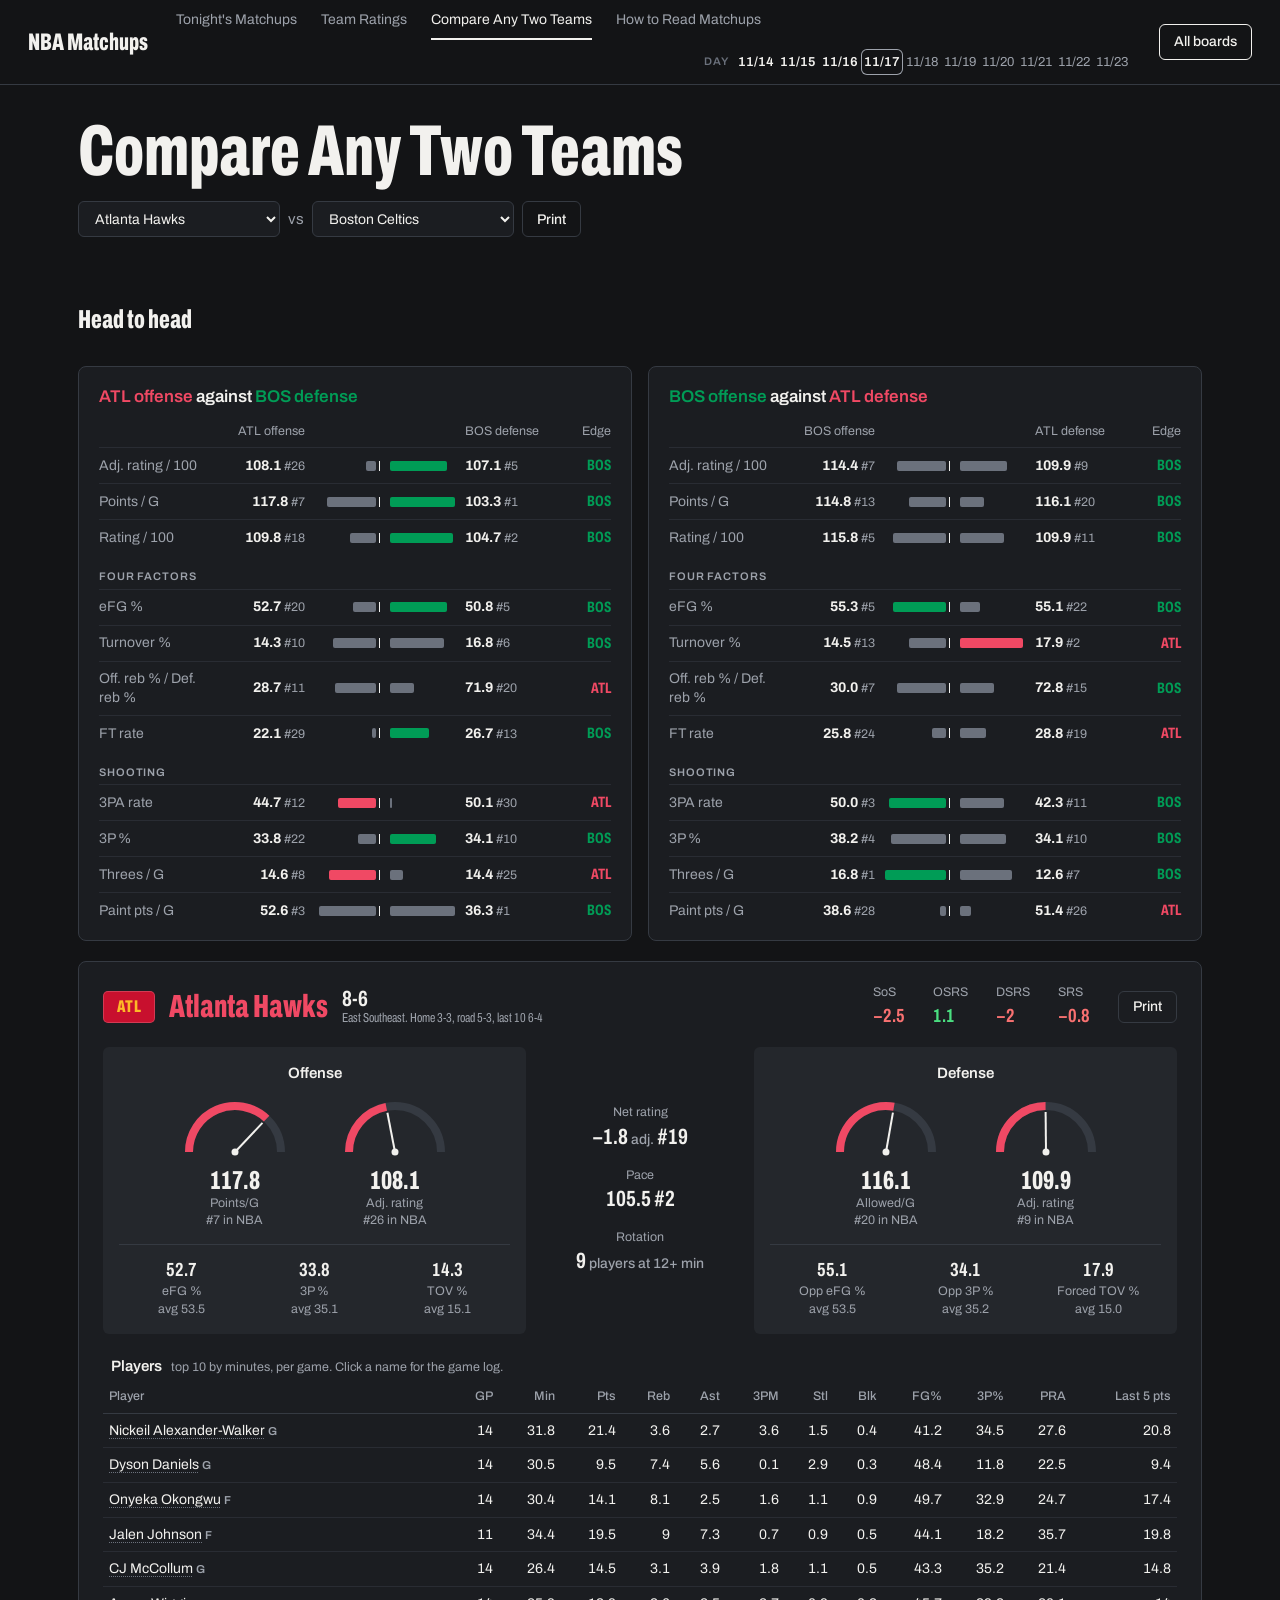
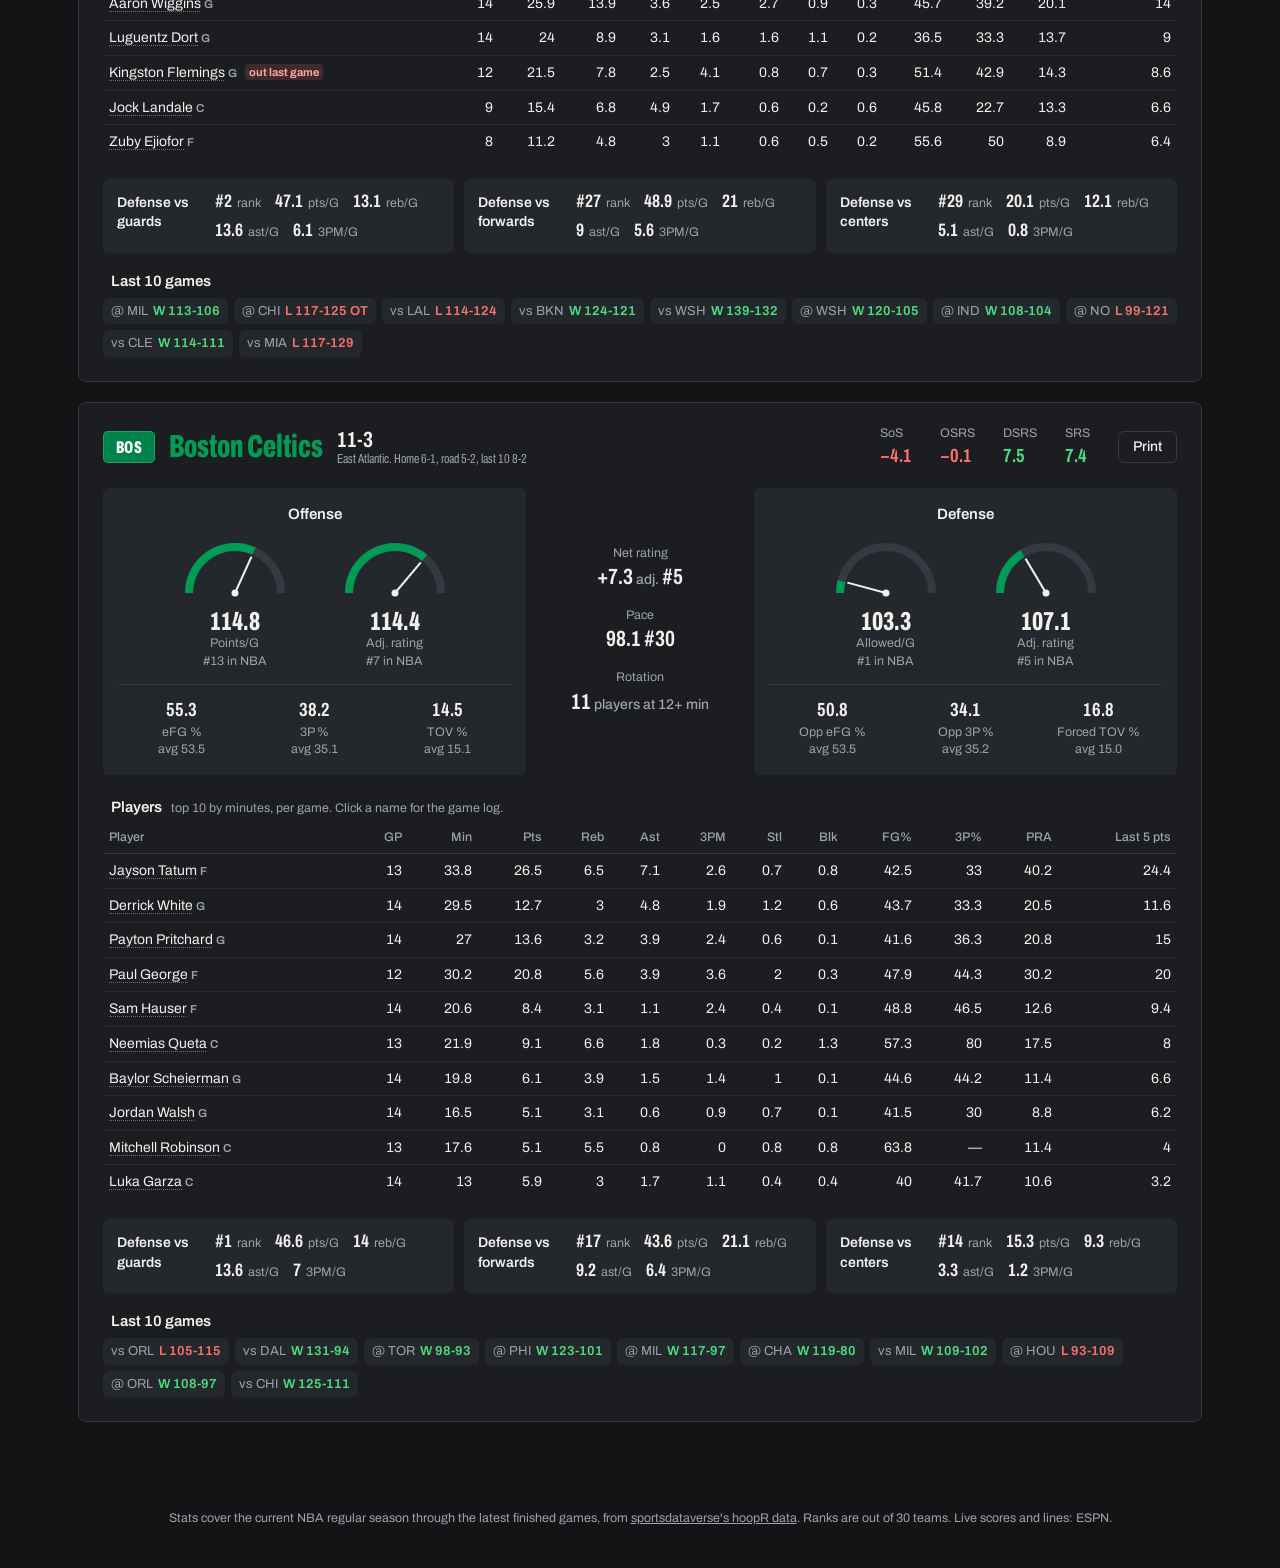
==== compare.html @ ba772531 "Start the NBA Matchup Dashboard repo Co-Authored-By: Claude Opus 5.5 <noreply@anthropic.com> Claude-" ====
<!DOCTYPE html>
<html lang="en">
<head>
<meta charset="UTF-8">
<meta name="viewport" content="width=device-width, initial-scale=1.0">
<title>Compare Any Two Teams · NBA Matchups</title>
<meta name="description" content="Pick any two NBA teams and compare them side by side.">
<meta property="og:type" content="website">
<meta property="og:site_name" content="NBA Matchups">
<meta property="og:title" content="Compare Any Two Teams · NBA Matchups">
<meta property="og:description" content="Pick any two NBA teams and compare them side by side.">
<link rel="preconnect" href="https://fonts.googleapis.com">
<link rel="preconnect" href="https://fonts.gstatic.com" crossorigin>
<link rel="stylesheet" href="https://fonts.googleapis.com/css2?family=Archivo:wdth,wght@62..125,400..800&display=swap">
<link rel="stylesheet" href="style.css?v=202611172030">
<link rel="stylesheet" href="nba.css?v=202611172030">
</head>
<body data-page="compare">
<header class="topbar">
  <h1><a href="index.html" class="home-link">NBA Matchups</a></h1>
  <nav class="topnav no-print">
    <a href="index.html"><span class="nav-full">Tonight's Matchups</span><span class="nav-short">Tonight</span></a>
    <a href="ratings.html"><span class="nav-full">Team Ratings</span><span class="nav-short">Ratings</span></a>
    <a href="compare.html" class="active"><span class="nav-full">Compare Any Two Teams</span><span class="nav-short">Compare</span></a>
    <a href="how-to-read.html"><span class="nav-full">How to Read Matchups</span><span class="nav-short">How to Read</span></a>
  </nav>
  <a href="/" class="league-link no-print">All boards</a>
</header>

<main id="app">
  <section class="week-head">
    <div><h2 class="week-title">Compare Any Two Teams</h2></div>
    <div class="week-filters compare-pick">
      <select id="team1Select" aria-label="First team"></select>
      <span class="vs-word">vs</span>
      <select id="team2Select" aria-label="Second team"></select>
      <button id="printBothBtn" class="print-btn no-print" type="button">Print</button>
    </div>
  </section>
  <section id="teamCards"><div class="empty-note">Loading...</div></section>
</main>

<footer class="no-print">
  <p>Stats cover the current NBA regular season through the latest finished games, from <a href="https://github.com/sportsdataverse/hoopR-nba-data" rel="noopener">sportsdataverse's hoopR data</a>. Ranks are out of 30 teams. Live scores and lines: ESPN.</p>
</footer>

<script src="teamcolors.js?v=202611172030"></script>
<script src="common.js?v=202611172030"></script>
<script src="compare.js?v=202611172030"></script>
</body>
</html>
---- style.css ----
:root {
  --bg: #131416;
  --panel: #1b1d21;
  --panel-alt: #24272c;
  --border: #353a42;
  --hair: rgba(53, 58, 66, 0.55);
  --text: #f2f1ee;
  --text-dim: #9da2ab;
  --mute: #6b717c;
  --accent: #f2f1ee;
  --accent-soft: #24272c;
  --good: #4ade80;
  --neg: #f87171;
  --good-bg: rgba(74, 222, 128, 0.16);
  --neg-bg: rgba(248, 113, 113, 0.16);
  --live: #dc2626;
  --track: #353a42;
  --radius: 8px;
  --font: "Archivo", "Helvetica Neue", Arial, sans-serif;
  /* a team's colors; each team's element sets its own (teamcolors.js) */
  --tc: #3a3f47;
  --tc-on: #f2f1ee;
  --tc-on2: #f2f1ee;
  --tc-on2s: #f2f1ee;
  --tc-ink: #f2f1ee;
  --tc-inkp: #111318;
}

* { box-sizing: border-box; }

html { -webkit-text-size-adjust: 100%; }

body {
  margin: 0;
  font-family: var(--font);
  font-size: 0.9375rem;
  line-height: 1.4;
  background: var(--bg);
  color: var(--text);
  font-variant-numeric: tabular-nums;
  -webkit-font-smoothing: antialiased;
}

button, input, select { font: inherit; }
[hidden] { display: none !important; }
a { color: inherit; }
:focus-visible { outline: 2px solid var(--text); outline-offset: 2px; }

/* ---------- Top bar ---------- */
.topbar {
  display: grid;
  grid-template-columns: auto minmax(0, 1fr) auto;
  column-gap: 28px;
  align-items: center;
  padding: 0 28px;
  min-height: 64px;
  border-bottom: 1px solid var(--border);
}
.topbar h1 {
  margin: 0;
  font-size: 1.5rem;
  line-height: 1;
  font-stretch: 62%;
  font-weight: 800;
  white-space: nowrap;
}
.home-link { color: inherit; text-decoration: none; }
.topnav { display: flex; align-items: stretch; flex-wrap: wrap; gap: 0 24px; min-height: 64px; }
.topnav a {
  display: flex;
  align-items: center;
  color: var(--text-dim);
  text-decoration: none;
  font-size: 0.875rem;
  white-space: nowrap;
  border-top: 2px solid transparent;
  border-bottom: 2px solid transparent;
}
.topnav > a { min-height: 40px; }
.topnav a:hover { color: var(--text); }
.topnav a.active { color: var(--text); border-bottom-color: var(--accent); }
.topnav .nav-short { display: none; }

/* Week strip: one link per week, right-aligned so the last week sits beside the player
   search. It takes whatever room the top bar has left and scrolls sideways when short. */
.navtools {
  flex: 1 1 auto;      /* wraps to its own row, as one piece, when the first row is full */
  min-width: 0;
  display: flex;
  align-items: center;
  gap: 0 14px;
  min-height: 44px;
}
.weeknav {
  flex: 1 1 auto;
  min-width: 0;
  display: flex;
  align-items: center;
  overflow-x: auto;
  scrollbar-width: none;
}
.topnav.nav-tight .nav-full { display: none; }
.topnav.nav-tight .nav-short { display: inline; }
.weeknav::-webkit-scrollbar { display: none; }
.wk-label {
  flex: none;
  margin-left: auto;   /* pushes the weeks to the right; unlike justify-content it still scrolls */
  padding-right: 6px;
  font-size: 0.6875rem;
  font-weight: 600;
  letter-spacing: 0.08em;
  text-transform: uppercase;
  color: var(--mute);
}
.topnav .weeknav a {
  position: relative;
  flex: none;
  justify-content: center;
  min-width: 24px;
  height: 26px;
  padding: 0 3px;
  border: 0;
  border-radius: 6px;
  font-size: 0.8125rem;
  font-weight: 600;
  color: var(--text);
}
.topnav .weeknav a.next { font-weight: 400; color: var(--text-dim); }
.topnav .weeknav a.now { box-shadow: inset 0 0 0 1px var(--text-dim); }
.topnav .weeknav a:hover { background: var(--panel-alt); color: var(--text); }
.topnav .weeknav a.sel { background: var(--accent); color: var(--bg); box-shadow: none; }
.wk-pre { position: absolute; width: 1px; height: 1px; overflow: hidden; clip-path: inset(50%); white-space: nowrap; }
.navtools .psearch { flex: none; margin-left: 0; }

.league-link {
  display: inline-flex;
  align-items: center;
  height: 36px;
  padding: 0 14px;
  border: 1px solid var(--accent);
  border-radius: 6px;
  color: var(--text);
  text-decoration: none;
  font-size: 0.875rem;
  font-weight: 500;
  white-space: nowrap;
}
.league-link:hover { background: var(--panel-alt); }

main {
  max-width: 1180px;
  margin: 0 auto;
  padding: 32px 28px 56px;
}

/* ---------- Buttons and fields ---------- */
.print-btn {
  display: inline-flex;
  align-items: center;
  height: 36px;
  padding: 0 14px;
  background: transparent;
  color: var(--text);
  border: 1px solid var(--border);
  border-radius: 6px;
  font-size: 0.875rem;
  font-weight: 500;
  text-decoration: none;
  white-space: nowrap;
  cursor: pointer;
}
.print-btn:hover { background: var(--panel-alt); }
.print-btn:disabled { opacity: 0.5; cursor: default; }
a.pdf-btn[hidden] { display: none; }
.bar-actions { display: flex; gap: 8px; flex-wrap: wrap; justify-content: flex-end; }
.print-btn-single { height: 32px; }

.week-filters input[type="search"], .week-filters select, .picker select, .psearch input,
.prop-inputs select, .prop-inputs input {
  height: 36px;
  padding: 0 12px;
  background: var(--panel);
  color: var(--text);
  border: 1px solid var(--border);
  border-radius: 6px;
  font-size: 0.875rem;
}
.week-filters input::placeholder, .psearch input::placeholder { color: var(--text-dim); }

/* ---------- Team block ---------- */
.slab {
  display: inline-grid;
  place-items: center;
  flex: none;
  width: 52px;
  height: 32px;
  border-radius: 5px;
  background: var(--tc);
  color: var(--tc-on2);
  font-size: 1.0625rem;
  line-height: 1;
  font-stretch: 62%;
  font-weight: 800;
  letter-spacing: 0.02em;
  box-shadow: inset 0 0 0 1px rgba(255, 255, 255, 0.18);
  -webkit-print-color-adjust: exact;
  print-color-adjust: exact;
}
.slab.long { font-size: 0.875rem; letter-spacing: 0; }
.tc { color: var(--tc-ink); }

/* ---------- AP rank tag ---------- */
.ap-rank {
  display: inline-block;
  margin-right: 5px;
  font-size: 0.68em;
  font-weight: 600;
  font-stretch: 100%;
  opacity: 0.75;
  vertical-align: 0.1em;
}

/* ---------- Week board ---------- */
.week-head {
  display: flex;
  justify-content: space-between;
  align-items: flex-end;
  gap: 16px 24px;
  flex-wrap: wrap;
  margin-bottom: 28px;
}
.week-title { margin: 0; font-size: 4.5rem; line-height: 0.95; font-stretch: 62%; font-weight: 800; }
.week-sub { margin: 10px 0 0; color: var(--text-dim); }
.week-filters { display: flex; gap: 8px; align-items: center; flex-wrap: wrap; }
.week-filters input[type="search"] { width: 180px; }
.ranked-toggle { display: flex; gap: 8px; align-items: center; min-height: 36px; padding: 0 6px; font-size: 0.875rem; cursor: pointer; }
.ranked-toggle input { width: 18px; height: 18px; margin: 0; accent-color: var(--text); }
.live-note { margin: 6px 0 0; font-size: 0.8125rem; color: var(--text); }

.board-cols, .game-row {
  display: grid;
  grid-template-columns: minmax(0, 1.35fr) 22px minmax(0, 1.35fr) 124px 70px 148px minmax(0, 1.3fr);
  column-gap: 14px;
  align-items: center;
}
.board-cols { padding: 0 10px; font-size: 0.78rem; color: var(--text-dim); }
.day-label {
  display: flex;
  align-items: baseline;
  gap: 10px;
  margin: 0;
  padding: 28px 0 8px;
  font-size: 1.1875rem;
  font-stretch: 68%;
  font-weight: 700;
}
.day-count { margin-left: auto; font-size: 0.78rem; font-weight: 400; font-stretch: 100%; color: var(--text-dim); }
.game-row {
  padding: 11px 10px;
  border-top: 1px solid var(--border);
  color: var(--text);
  text-decoration: none;
}
.game-row:hover { background: var(--panel); }
.gr-team { display: flex; align-items: center; gap: 12px; min-width: 0; }
.gr-tx { min-width: 0; flex: 1; }
.gr-name { font-size: 1.25rem; line-height: 1.1; font-stretch: 68%; font-weight: 700; text-wrap: balance; }
.gr-sub { font-size: 0.78rem; color: var(--text-dim); }
.gr-score { margin-left: auto; font-size: 1.75rem; line-height: 1; font-stretch: 62%; font-weight: 800; }
.gr-team.lost .gr-score { color: var(--text-dim); }
.gr-at { text-align: center; font-size: 0.78rem; color: var(--text-dim); }
.gr-big { font-size: 1.25rem; line-height: 1.15; font-stretch: 68%; font-weight: 700; }
.gr-move { color: var(--accent); }
.game-row.done .gr-spread, .game-row.done .gr-total { color: var(--text-dim); }
/* a later week's games (week strip) are a plain list, not links */
.game-row.upcoming, .game-row.upcoming:hover { background: none; cursor: default; }
.gr-implied, .gr-where { min-width: 0; font-size: 0.875rem; }
.gr-note { color: var(--text); }
.ou-pre, .imp-pre { display: none; }
.game-sit { color: var(--text); }
.poss { margin-left: 6px; font-size: 0.6em; vertical-align: 0.2em; }
.hero-score .poss { margin-left: 8px; font-size: 0.875rem; vertical-align: middle; }
.bye-note { margin: 20px 0 0; padding-top: 14px; border-top: 1px solid var(--border); color: var(--text-dim); font-size: 0.875rem; }

/* ---------- Matchup page: scorebug ---------- */
.matchup-bar { display: flex; justify-content: space-between; align-items: center; gap: 12px; flex-wrap: wrap; margin-bottom: 16px; }
.back-link { color: var(--text-dim); text-decoration: none; font-size: 0.875rem; }
.back-link:hover { color: var(--text); }
.mh-week { margin-bottom: 8px; font-size: 0.875rem; color: var(--text-dim); }
.game-hero {
  display: grid;
  grid-template-columns: minmax(0, 1fr) 280px minmax(0, 1fr);
  border: 1px solid var(--border);
  border-radius: var(--radius);
  overflow: hidden;
}
.hero-team {
  display: grid;
  grid-template-columns: minmax(0, 1fr) auto;
  grid-template-areas: "side side" "name score" "rec rec";
  align-content: center;
  align-items: center;
  gap: 6px 16px;
  padding: 26px 30px;
  min-width: 0;
  background: var(--tc);
  color: var(--tc-on2);
  -webkit-print-color-adjust: exact;
  print-color-adjust: exact;
}
.hero-team[data-side="home"] {
  grid-template-columns: auto minmax(0, 1fr);
  grid-template-areas: "side side" "score name" "rec rec";
  text-align: right;
}
.hero-side { grid-area: side; font-size: 0.8125rem; font-weight: 600; color: var(--tc-on2s); }
.hero-name { grid-area: name; min-width: 0; font-size: 2.875rem; line-height: 0.95; font-stretch: 62%; font-weight: 800; text-wrap: balance; overflow-wrap: break-word; }
.hero-rec { grid-area: rec; font-size: 0.875rem; font-weight: 500; color: var(--tc-on2s); }
.hero-score { grid-area: score; font-size: 3.75rem; line-height: 0.9; font-stretch: 62%; font-weight: 800; }
.hero-score[hidden] { display: none; }
.hero-score.lost { opacity: 0.6; }
.hero-mid {
  display: flex;
  flex-direction: column;
  align-items: center;
  justify-content: center;
  gap: 2px;
  padding: 22px 16px;
  background: var(--panel);
  text-align: center;
}
.hero-live { margin-bottom: 8px; font-size: 0.875rem; font-weight: 600; }
.hero-line { font-size: 2.75rem; line-height: 1; font-stretch: 62%; font-weight: 800; }
.hero-total { margin-top: 4px; font-size: 1.375rem; font-stretch: 68%; font-weight: 700; }
.hero-info { font-size: 0.78rem; color: var(--text-dim); }
.hero-implied { margin-top: 8px; }
.hero-move { color: var(--accent); }
.hero-facts {
  display: flex;
  flex-wrap: wrap;
  justify-content: space-between;
  gap: 6px 24px;
  padding: 12px 4px;
  border-bottom: 1px solid var(--border);
  font-size: 0.875rem;
  color: var(--text-dim);
}
.hero-ref { padding: 8px 4px 0; font-size: 0.78rem; color: var(--text-dim); }
/* the value board's line, bets and links under the header (from fb-value-board's feed) */
.hero-board {
  display: flex; flex-wrap: wrap; align-items: baseline; gap: 6px 18px;
  margin-top: 10px; padding: 10px 12px; border: 1px solid var(--border); border-radius: 6px;
  font-size: 0.875rem; color: var(--text-dim);
}
.hero-board b { color: var(--text); }
.vb-lbl { font-weight: 700; color: var(--text); text-transform: uppercase; letter-spacing: 0.04em; font-size: 0.72rem; }
.vb-bet { white-space: nowrap; color: var(--text); font-weight: 600; padding: 1px 6px; border-radius: 4px; background: rgba(250, 204, 21, 0.16); }
.vb-none { color: var(--text-dim); }
.vb-links { margin-left: auto; }
.vb-links a { color: var(--accent); }
.gr-board { margin-top: 3px; font-size: 0.74rem; color: var(--text-dim); }
.gr-board b { color: var(--text); font-weight: 600; }
.gr-board .vb-bet { font-size: 0.72rem; padding: 0 4px; }
.prop-note { margin-top: 6px; }
@media print { .hero-board, .gr-board { display: none !important; } }

/* ---------- Sections, head to head, betting ---------- */
.section-title { margin: 40px 0 12px; font-size: 1.625rem; line-height: 1.1; font-stretch: 62%; font-weight: 800; }
.edge-grid { display: grid; grid-template-columns: repeat(2, minmax(0, 1fr)); gap: 16px; }
.edge-panel {
  min-width: 0;
  padding: 18px 20px 12px;
  background: var(--panel);
  border: 1px solid var(--border);
  border-radius: var(--radius);
  overflow-x: auto;
}
.edge-panel h4 { margin: 0 0 14px; font-size: 1.0625rem; font-weight: 600; }
.tape {
  display: grid;
  grid-template-columns: 104px 92px minmax(0, 1fr) minmax(0, 1fr) 92px 44px;
  column-gap: 10px;
  align-items: center;
  padding: 7px 0;
  border-top: 1px solid var(--hair);
  font-size: 0.875rem;
}
.tape-h { padding-top: 0; border-top: 0; font-size: 0.78rem; color: var(--text-dim); }
.tape .lbl { color: var(--text-dim); }
.tape .num { text-align: right; }
.tape .edge b { white-space: nowrap; font-size: 0.9375rem; font-stretch: 68%; font-weight: 700; }
.tape .edge .even { color: var(--text-dim); }
.rk { color: var(--text-dim); font-size: 0.78rem; }
.tl { display: flex; justify-content: flex-end; padding-right: 3px; border-right: 1px solid var(--text); }
.tr { display: flex; }
.tb { display: block; height: 10px; border-radius: 2px; background: var(--mute); -webkit-print-color-adjust: exact; print-color-adjust: exact; }
.tb.on { background: var(--tc-ink); }
.edge-key { max-width: 78ch; margin: 10px 0 0; font-size: 0.78rem; color: var(--text-dim); }
.tape-group {
  padding: 14px 0 4px;
  font-size: 0.6875rem;
  font-weight: 600;
  letter-spacing: 0.08em;
  text-transform: uppercase;
  color: var(--text-dim);
}

/* ---------- How to Read Matchups ---------- */
.learn-lede b { color: var(--text); }
.learn-controls { align-items: center; }
.learn-lbl { font-size: 0.8125rem; color: var(--text-dim); }
.learn-controls select { height: 36px; padding: 0 12px; background: var(--panel); color: var(--text); border: 1px solid var(--border); border-radius: 6px; font-size: 0.875rem; }
.learn-btn { display: inline-flex; align-items: center; height: 36px; padding: 0 14px; background: var(--text); color: var(--bg); border-radius: 6px; font-size: 0.875rem; font-weight: 600; text-decoration: none; white-space: nowrap; }
.learn-btn:hover { filter: brightness(0.92); }
.learn-jump { display: flex; flex-wrap: wrap; gap: 8px; margin: -8px 0 36px; }
.learn-jump a { display: inline-flex; align-items: center; gap: 8px; min-height: 36px; padding: 0 12px; border: 1px solid var(--border); border-radius: 6px; color: var(--text-dim); font-size: 0.8125rem; text-decoration: none; }
.learn-jump a:hover { color: var(--text); background: var(--panel-alt); }
.learn-jump .lm { background: var(--panel-alt); color: var(--text); }
.lm { display: inline-grid; place-items: center; flex: none; width: 22px; height: 22px; border-radius: 11px; background: var(--text); color: var(--bg); font-size: 0.6875rem; font-weight: 800; font-stretch: 100%; line-height: 1; letter-spacing: 0; text-transform: none; vertical-align: middle; }
.lm-in { width: 18px; height: 18px; border-radius: 9px; font-size: 0.625rem; margin-left: 4px; }
.learn-sec { margin-bottom: 48px; scroll-margin-top: 16px; }
.learn-head { display: flex; flex-wrap: wrap; align-items: baseline; gap: 4px 12px; margin-bottom: 14px; }
.learn-num { font-size: 0.8125rem; font-weight: 700; color: var(--mute); }
.learn-head h3 { margin: 0; font-size: 1.9rem; line-height: 1; font-stretch: 68%; font-weight: 800; }
.learn-sub { font-size: 0.875rem; color: var(--text-dim); }
.learn-row { display: flex; flex-wrap: wrap; align-items: flex-start; gap: 24px; }
.learn-ex { flex: 999 1 600px; min-width: 0; }
.learn-notes { flex: 1 1 320px; margin: 0; padding: 0; list-style: none; display: flex; flex-direction: column; gap: 14px; }
.learn-notes li { display: grid; grid-template-columns: 26px minmax(0, 1fr); gap: 10px; }
.learn-notes b { display: block; font-size: 0.9375rem; }
.learn-row.wide { flex-direction: column; align-items: stretch; }
.learn-row.wide .learn-ex { flex: none; width: 100%; }
.learn-row.wide .learn-notes { flex: none; display: grid; grid-template-columns: repeat(auto-fit, minmax(260px, 1fr)); gap: 16px 24px; }
.learn-notes p { margin: 2px 0 0; font-size: 0.875rem; color: var(--text-dim); line-height: 1.5; }
.learn-gloss { display: grid; grid-template-columns: repeat(auto-fit, minmax(240px, 1fr)); gap: 10px; margin-top: 18px; }
.learn-gloss div { padding: 12px 14px; background: var(--panel); border: 1px solid var(--hair); border-radius: var(--radius); }
.learn-gloss b { display: block; font-size: 0.875rem; }
.learn-gloss span { font-size: 0.8125rem; color: var(--text-dim); }
.learn-card { margin: 0; }
.learn-card .usage-block { margin-bottom: 0; }
.learn-split { display: flex; flex-wrap: wrap; gap: 14px; align-items: flex-start; }
.learn-split > .learn-card { flex: 1 1 340px; min-width: 0; }
.learn-tip { flex: 1 1 300px; min-width: 0; padding: 12px 12px 10px; background: var(--panel-alt); border: 1px solid var(--border); border-radius: var(--radius); overflow-x: auto; }
.learn-tip table { width: auto; min-width: 100%; font-size: 0.8125rem; }
.learn-tip th, .learn-tip td { padding: 3px 7px; }
.learn-tip .ptip-foot { display: none; }
.learn-prop { margin: 10px 0 0; font-size: 0.875rem; }
.learn-sum { display: flex; flex-wrap: wrap; align-items: center; justify-content: space-between; gap: 12px 24px; padding: 18px 20px; background: var(--panel); border: 1px solid var(--border); border-radius: var(--radius); }
.learn-sum > div { flex: 1 1 520px; }
.learn-sum b { font-size: 1.0625rem; }
.learn-sum p { margin: 4px 0 0; color: var(--text-dim); line-height: 1.5; }

/* Pace and tendency (matchup page, under Head to Head) */
.pace-panel {
  margin-top: 16px;
  padding: 16px 20px 12px;
  background: var(--panel);
  border: 1px solid var(--border);
  border-radius: var(--radius);
}
.pace-head { display: flex; flex-wrap: wrap; align-items: baseline; justify-content: space-between; gap: 4px 16px; margin-bottom: 6px; }
.pace-head h4 { margin: 0; font-size: 1.0625rem; font-weight: 600; }
.pace-sum { font-size: 0.8125rem; color: var(--text-dim); }
.pace-sum b { color: var(--text); }
.pace-scroll { overflow-x: auto; }
.pace-panel table { min-width: 520px; }
.pace-team { display: inline-flex; align-items: center; gap: 10px; }
.pace-team .slab { width: 44px; height: 26px; font-size: 0.9375rem; }

/* Usage (team card) */
.usage-block { margin: 0 0 20px; }
.usage-block > h4 { margin: 0 0 4px 8px; font-size: 0.9375rem; font-weight: 600; }
.usage-block th, .usage-block td { padding: 7px 6px; }
.usage-block .pos-cell { font-size: 0.78rem; color: var(--text-dim); }
.share { display: inline-block; width: 64px; height: 8px; margin-right: 8px; vertical-align: 1px; border-radius: 2px; background: var(--track); }
.share i { display: block; height: 8px; border-radius: 2px; background: var(--tc-ink); -webkit-print-color-adjust: exact; print-color-adjust: exact; }
.trend { color: var(--text-dim); white-space: nowrap; }
.trend.up { color: #7cb6ff; }
.trend.down { color: #ff9a5c; }
.usage-carries { display: flex; flex-wrap: wrap; align-items: center; gap: 8px; margin: 10px 0 0 8px; }
.usage-carries .lbl { font-size: 0.8125rem; color: var(--text-dim); }
.usage-chip { display: inline-flex; align-items: center; gap: 8px; min-height: 32px; padding: 0 12px; border: 1px solid var(--border); border-radius: 6px; font-size: 0.8125rem; }
.usage-block .bet-note { margin-left: 8px; }
.edge-table td { padding: 7px 6px; }
.edge-table td.lbl { color: var(--text-dim); }

.bet-panel { padding-bottom: 10px; }
.bet-panel h4 { margin: 0; font-size: 1.375rem; line-height: 1.1; font-stretch: 68%; font-weight: 700; color: var(--tc-ink); }
.bet-chips {
  display: grid;
  grid-template-columns: repeat(6, minmax(0, 1fr));
  gap: 12px;
  margin: 12px 0 14px;
  padding: 12px 0;
  border-top: 1px solid var(--border);
  border-bottom: 1px solid var(--border);
}
.bet-chip { display: flex; flex-direction: column; gap: 1px; min-width: 0; }
.bet-chip .lbl { font-size: 0.78rem; color: var(--text-dim); }
.bet-chip b { font-size: 1.1875rem; font-stretch: 68%; font-weight: 700; }
.bet-chip .rk { min-height: 1.1em; }
.tag {
  display: inline-block;
  min-width: 22px;
  padding: 1px 6px;
  border-radius: 4px;
  font-size: 0.75rem;
  font-weight: 700;
  text-align: center;
}
.tag.W { background: var(--good-bg); color: var(--good); }
.tag.L { background: var(--neg-bg); color: var(--neg); }
.tag.P { background: var(--track); color: var(--text-dim); }

/* ---------- Tables ---------- */
table { width: 100%; border-collapse: collapse; font-size: 0.875rem; }
th, td { padding: 7px 8px; text-align: left; white-space: nowrap; }
th { color: var(--text-dim); font-size: 0.78rem; font-weight: 500; border-bottom: 1px solid var(--border); }
td { border-bottom: 1px solid var(--hair); }
tbody tr:last-child td { border-bottom: 0; }
td.num, th.num { text-align: right; }

/* ---------- Team card ---------- */
#teamCards, .m-cards { display: flex; flex-direction: column; gap: 20px; }
.team-card {
  padding: 22px 24px 24px;
  background: var(--panel);
  border: 1px solid var(--border);
  border-radius: var(--radius);
}
.team-card-header { display: flex; align-items: center; gap: 16px 28px; flex-wrap: wrap; margin-bottom: 18px; }
.team-name-block { display: flex; align-items: center; gap: 14px; flex-wrap: wrap; min-width: 0; margin-right: auto; }
.team-name-block h2 { margin: 0; font-size: 2rem; line-height: 1; font-stretch: 62%; font-weight: 800; color: var(--tc-ink); }
.record { font-size: 1.375rem; line-height: 1; font-stretch: 68%; font-weight: 700; }
.record b { font-weight: inherit; }
.record .conf { margin-left: 8px; font-size: 0.875rem; font-stretch: 100%; font-weight: 400; color: var(--text-dim); }
.rating-badges { display: flex; gap: 28px; }
.badge { display: flex; flex-direction: column; gap: 1px; }
.badge .label { font-size: 0.78rem; color: var(--text-dim); }
.badge .value { font-size: 1.1875rem; font-stretch: 68%; font-weight: 700; }
.pos, .badge .value.pos { color: var(--good); }
.neg, .badge .value.neg { color: var(--neg); }

.stat-columns { display: grid; grid-template-columns: minmax(0, 1fr) 200px minmax(0, 1fr); gap: 14px; margin-bottom: 22px; }
.stat-col { padding: 16px; background: var(--panel-alt); border-radius: 6px; }
.stat-col h3 { margin: 0 0 10px; font-size: 0.9375rem; font-weight: 600; text-align: center; }
.gauges { display: flex; gap: 10px 40px; justify-content: center; flex-wrap: wrap; }
.gauge-block { width: 120px; text-align: center; }
.g-track { stroke: var(--track); }
.g-arc { stroke: var(--tc-ink); }
.g-needle { stroke: var(--text); }
.g-hub { fill: var(--text); }
.gauge-value { font-size: 1.625rem; line-height: 1.1; font-stretch: 62%; font-weight: 800; }
.gauge-label, .gauge-rank { font-size: 0.78rem; color: var(--text-dim); }
.mini-stats {
  display: grid;
  grid-template-columns: repeat(3, minmax(0, 1fr));
  gap: 8px;
  margin-top: 14px;
  padding-top: 12px;
  border-top: 1px solid var(--border);
  text-align: center;
}
.mini-stat .val { font-size: 1.1875rem; font-stretch: 68%; font-weight: 700; }
.mini-stat .lbl, .mini-stat .avg { font-size: 0.78rem; color: var(--text-dim); }
.center-col { display: flex; flex-direction: column; justify-content: center; gap: 14px; text-align: center; }
.rank-line .lbl { font-size: 0.78rem; color: var(--text-dim); }
.rank-line .val { font-size: 1.375rem; font-stretch: 68%; font-weight: 700; }
.rank-line .val span { font-size: 0.875rem; font-stretch: 100%; font-weight: 500; color: var(--text-dim); }

.tables-row { display: grid; grid-template-columns: repeat(3, minmax(0, 1fr)); gap: 20px; margin-bottom: 20px; }
.table-block { min-width: 0; overflow-x: auto; }
.table-block h4 { margin: 0 0 4px 8px; font-size: 0.9375rem; font-weight: 600; }
.tables-row th, .tables-row td { padding: 7px 6px; }
.tables-row td:first-child { white-space: normal; }
.defpos-row { display: grid; grid-template-columns: repeat(2, minmax(0, 1fr)); gap: 10px; }
.defpos-block {
  display: grid;
  grid-template-columns: minmax(0, 1.2fr) minmax(0, 3fr);
  gap: 8px;
  align-items: baseline;
  padding: 10px 14px;
  background: var(--panel-alt);
  border-radius: 6px;
}
.defpos-block h4 { margin: 0; font-size: 0.875rem; font-weight: 600; }
.defpos-stats { display: grid; grid-template-columns: repeat(3, minmax(0, 1fr)); gap: 8px; }
.defpos-stats .item { display: flex; align-items: baseline; gap: 5px; }
.defpos-stats .item .val { font-size: 1.125rem; font-stretch: 68%; font-weight: 700; }
.defpos-stats .item .lbl { font-size: 0.78rem; color: var(--text-dim); }

/* ---------- Team vs Team picker ---------- */
.matchup-picker { display: flex; align-items: flex-end; gap: 16px; flex-wrap: wrap; margin-bottom: 28px; }
.picker { display: flex; flex-direction: column; gap: 6px; }
.picker label { font-size: 0.78rem; color: var(--text-dim); }
.picker select { min-width: 240px; cursor: pointer; }
.vs { padding-bottom: 8px; font-size: 0.875rem; color: var(--text-dim); }
.matchup-picker .print-btn { margin-left: auto; }

footer { padding: 20px 28px 28px; text-align: center; font-size: 0.78rem; color: var(--text-dim); }
.empty-note { padding: 20px; text-align: center; font-size: 0.875rem; color: var(--text-dim); }
.empty-note a { color: var(--text); }
.print-hide { display: none !important; }

/* ---------- Live scores and box score ---------- */
.live-badge, .final-badge {
  display: inline-block;
  padding: 1px 6px;
  border-radius: 4px;
  font-size: 0.72rem;
  font-weight: 700;
  font-stretch: 100%;
  line-height: 1.4;
  vertical-align: 0.15em;
}
.live-badge { background: var(--live); color: #fff; }
.final-badge { background: var(--panel-alt); color: var(--text-dim); border: 1px solid var(--border); }
.live-dot {
  display: inline-block;
  align-self: center;
  width: 8px;
  height: 8px;
  border-radius: 50%;
  background: #ef4444;
  animation: live-pulse 1.6s ease-in-out infinite;
}
@keyframes live-pulse { 0%, 100% { opacity: 1; } 50% { opacity: 0.35; } }
@media (prefers-reduced-motion: reduce) { .live-dot { animation: none; } }

.boxscore { margin-top: 4px; }
.boxscore .section-title .live-badge, .boxscore .section-title .final-badge { margin-left: 8px; }
.box-status { margin-left: 4px; font-size: 0.875rem; font-stretch: 100%; font-weight: 500; }
.box-grid { display: grid; grid-template-columns: repeat(2, minmax(0, 1fr)); gap: 16px; margin-bottom: 16px; }
.box-table { width: 100%; }
.box-table td.tot { border-left: 1px solid var(--border); }
.box-sub + .box-sub { margin-top: 12px; }
.box-sub-title { margin: 2px 0 2px 6px; font-size: 0.8125rem; font-weight: 600; color: var(--text-dim); }
.box-players-table td:first-child { white-space: normal; }
.box-lastplay { margin-top: 10px; font-size: 0.8125rem; color: var(--text-dim); }
.box-lastplay span { color: var(--text); font-weight: 600; }
.box-scoring { margin-bottom: 4px; }
.box-scoring td.play-text { white-space: normal; }

/* ---------- Print all page ---------- */
.print-status { color: var(--text-dim); font-size: 0.875rem; }
.print-matchup { margin-bottom: 40px; padding-bottom: 28px; border-bottom: 1px dashed var(--border); }
.print-matchup:last-child { border-bottom: none; }

/* ---------- Player game logs and team games ---------- */
.plink, .tlink {
  margin: 0;
  padding: 0;
  background: none;
  border: 0;
  font: inherit;
  color: inherit;
  cursor: pointer;
  text-align: inherit;
  text-decoration: underline dotted;
  text-decoration-thickness: 1px;
  text-decoration-color: var(--mute);
  text-underline-offset: 3px;
}
.tlink { text-decoration-color: currentColor; text-underline-offset: 0.12em; }
.plink:hover, .tlink:hover { text-decoration-style: solid; text-decoration-color: currentColor; }

.ptip {
  position: fixed;
  z-index: 60;
  max-width: calc(100vw - 16px);
  padding: 12px 12px 8px;
  background: var(--panel-alt);
  border: 1px solid var(--border);
  border-radius: var(--radius);
  box-shadow: 0 10px 28px rgba(0, 0, 0, 0.5);
  pointer-events: none;
}
.ptip table { width: auto; min-width: 100%; font-size: 0.8125rem; }
.ptip th, .ptip td { padding: 3px 7px; }
.ptip-head { display: flex; justify-content: space-between; align-items: baseline; gap: 16px; margin-bottom: 6px; }
.ptip-head b { font-size: 1.125rem; font-stretch: 68%; font-weight: 700; }
.ptip-head span { font-size: 0.78rem; color: var(--text-dim); }
.ptip-foot { margin-top: 6px; font-size: 0.75rem; color: var(--text-dim); }
td.fp { font-weight: 700; }
.ttip td { white-space: nowrap; }

/* ---------- Defense dial popups (dpPassHtml / dpRushHtml in the page script) ---------- */
.gauge-block.dpop { cursor: pointer; border-radius: var(--radius); outline-offset: 2px; }
.defpos-block.dpop { cursor: pointer; outline-offset: 2px; }
.defpos-block.dpop h4 { text-decoration: underline dotted; text-underline-offset: 3px; text-decoration-color: var(--text-dim); }
.defpos-block.dpop:hover h4, .defpos-block.dpop[aria-expanded="true"] h4 { text-decoration-color: currentColor; }
.gauge-block.dpop .gauge-label { text-decoration: underline dotted; text-underline-offset: 3px; text-decoration-color: var(--text-dim); }
.gauge-block.dpop:hover .gauge-label, .gauge-block.dpop[aria-expanded="true"] .gauge-label { text-decoration-color: currentColor; }
.ptip.dtip { pointer-events: auto; max-width: min(600px, calc(100vw - 16px)); max-height: calc(100vh - 16px); overflow-y: auto; }
.ptip.dtip-backs { pointer-events: none; z-index: 61; min-width: 220px; }
.dtip td { white-space: nowrap; vertical-align: top; }
.dtip tr.dp-g > td { border-top: 1px solid var(--border); }
.dtip tbody tr:first-child > td { border-top: 0; }
.dtip tr.dp-more > td { border-top: 0; padding-top: 0; }
.dtip tfoot td { border-top: 1px solid var(--border); color: var(--text-dim); }
.dtip tfoot td b { color: var(--text); }
.dtip .dp-dim { color: var(--text-dim); }
.dtip .dp-pos { font-size: 0.72rem; color: var(--text-dim); }
.table-block .pt-pos { font-size: 0.72rem; font-weight: 600; letter-spacing: 0.02em; color: var(--text-dim); }
.dtip tr.dp-row { cursor: pointer; }
.dtip tr.dp-row:hover > td, .dtip tr.dp-row.on > td, .dtip tr.dp-row:focus-visible > td { background: var(--panel); }
.dtip tr.dp-row:focus-visible { outline: 2px solid var(--text-dim); outline-offset: -2px; }
.dtip tr.dp-sub > td { padding-top: 8px; font-size: 0.72rem; text-transform: uppercase; letter-spacing: 0.04em; color: var(--text-dim); }

.plog {
  position: fixed;
  inset: 0;
  z-index: 70;
  display: flex;
  align-items: center;
  justify-content: center;
  padding: 16px;
  background: rgba(8, 9, 10, 0.72);
}
.plog[hidden], .ptip[hidden] { display: none; }
body.plog-open { overflow: hidden; }
.plog-card {
  display: flex;
  flex-direction: column;
  width: min(880px, 100%);
  max-height: calc(100vh - 32px);
  background: var(--panel);
  border: 1px solid var(--border);
  border-radius: var(--radius);
  box-shadow: 0 18px 48px rgba(0, 0, 0, 0.55);
}
.plog-top { display: flex; justify-content: space-between; align-items: flex-start; gap: 12px; padding: 18px 20px 12px; }
.plog-top h3 { margin: 0; font-size: 1.625rem; line-height: 1.1; font-stretch: 62%; font-weight: 800; }
.plog-sub { margin-top: 4px; font-size: 0.875rem; color: var(--text-dim); }
.plog-close {
  flex: none;
  width: 36px;
  height: 36px;
  background: transparent;
  color: var(--text);
  border: 1px solid var(--border);
  border-radius: 6px;
  cursor: pointer;
}
.plog-close:hover { background: var(--panel-alt); }
.plog-scroll { overflow: auto; padding: 0 20px; -webkit-overflow-scrolling: touch; }
.plog-scroll th.grp { text-align: center; color: var(--text); }
.plog-scroll .gstart { border-left: 1px solid var(--border); }
.res.pos { color: var(--good); }
.res.neg { color: var(--neg); }
.plog-note { padding: 10px 20px 16px; font-size: 0.78rem; color: var(--text-dim); }
.plog-note a, .tg-card .empty-note a { color: var(--text); }

.tg-card .plog-scroll { padding-bottom: 4px; }
.tg-table td { vertical-align: top; }
.tg-table td:nth-child(-n+3) { white-space: nowrap; }
.tg-row { cursor: pointer; }
.tg-row:hover td, .tg-row:focus-within td { background: var(--panel-alt); }
.tg-name { font-weight: 600; }
.tg-line { font-size: 0.8125rem; color: var(--text-dim); white-space: nowrap; }
.tg-line b { color: var(--text); }
.tg-open, .tg-back {
  padding: 0;
  background: none;
  border: 0;
  font: inherit;
  font-size: 0.8125rem;
  color: var(--text);
  text-decoration: underline;
  text-underline-offset: 3px;
  white-space: nowrap;
  cursor: pointer;
}
.tg-back { display: block; margin-bottom: 8px; color: var(--text-dim); }
.tg-fallback { margin: 10px 0 4px; padding-left: 18px; font-size: 0.875rem; color: var(--text-dim); }
.tg-fallback b { color: var(--text); }
.tg-wait { padding: 24px 0; }

/* ---------- Prop tool ---------- */
.prop-tool { margin: 12px 20px 0; padding: 12px 14px; background: var(--panel-alt); border-radius: 6px; }
.prop-inputs { display: flex; flex-wrap: wrap; gap: 14px; align-items: center; }
.prop-inputs label { display: flex; align-items: center; gap: 8px; font-size: 0.8125rem; color: var(--text-dim); }
.prop-inputs input { width: 90px; }
.prop-result { margin-top: 10px; font-size: 0.875rem; line-height: 1.6; }
.prop-ctx { margin-top: 6px; font-size: 0.8125rem; color: var(--text-dim); }
.plog-scroll tr.prop-over td.prop-cell { color: var(--good); }
.plog-scroll tr.prop-under td.prop-cell { color: var(--text-dim); }

/* ---------- Injury tags ---------- */
.inj {
  display: inline-block;
  margin-left: 5px;
  padding: 0 4px;
  border-radius: 4px;
  font-size: 0.6875rem;
  font-weight: 700;
  line-height: 1.5;
  vertical-align: 1px;
  cursor: help;
}
.inj-O, .inj-D, .inj-IR, .inj-PUP, .inj-SUSP { background: var(--neg-bg); color: #fca5a5; }
.inj-Q { background: rgba(234, 179, 8, 0.2); color: #fde047; }
.inj-DNP, .inj-LP { background: var(--track); color: var(--text-dim); }
.ptip-inj, .plog-inj { margin: -2px 0 6px; font-size: 0.78rem; color: #fde047; }
.plog-inj { margin: 4px 0 0; }

/* ---------- Player search ---------- */
.psearch { position: relative; align-self: center; width: 200px; margin-left: auto; }
.psearch input { width: 100%; }
.psearch-list {
  position: absolute;
  right: 0;
  top: calc(100% + 4px);
  z-index: 55;
  width: max(100%, 260px);
  margin: 0;
  padding: 4px;
  list-style: none;
  background: var(--panel-alt);
  border: 1px solid var(--border);
  border-radius: var(--radius);
  box-shadow: 0 10px 28px rgba(0, 0, 0, 0.5);
  text-align: left;
}
.psearch-list li { display: flex; justify-content: space-between; gap: 10px; padding: 8px; border-radius: 5px; font-size: 0.875rem; cursor: pointer; }
.psearch-list li.active, .psearch-list li:hover { background: var(--border); }
.psearch-list .ps-meta { font-size: 0.78rem; color: var(--text-dim); white-space: nowrap; }
.psearch-list .ps-empty { color: var(--text-dim); cursor: default; }

/* ---------- Weekly Edges ---------- */
.board-block, .prop-boards .table-block {
  padding: 14px 16px;
  background: var(--panel);
  border: 1px solid var(--border);
  border-radius: var(--radius);
}
.board-link { display: inline-flex; align-items: center; gap: 6px; font-weight: 600; text-decoration: none; }
.board-at { font-size: 0.78rem; font-weight: 400; color: var(--text-dim); }
.board-block .slab { width: 44px; height: 26px; font-size: 0.9375rem; }
.board-block td.move { white-space: normal; min-width: 120px; max-width: 190px; }
.board-block td.proe-cell { white-space: nowrap; line-height: 1.35; }
.share-cell b { display: block; }
.prop-boards td:first-child { white-space: normal; min-width: 96px; }
.prop-boards th, .prop-boards td { padding-left: 4px; padding-right: 4px; }
.prop-boards td:first-child { min-width: 88px; }
.prop-boards .rk { font-size: 0.72rem; }
.share-cell .trend { display: block; font-size: 0.78rem; }
.board-block .slab.long { font-size: 0.75rem; }
.board-block .ap-rank { margin-right: 0; }
.board-link:hover { text-decoration: underline; text-underline-offset: 3px; }
.board-block td.move { font-size: 0.8125rem; color: var(--text-dim); }
.board-count { font-size: 0.875rem; color: var(--text-dim); }
.edge-intro { margin: -4px 0 12px; }
.edge-intro b { color: var(--text); }
.prop-boards { display: grid; grid-template-columns: repeat(auto-fit, minmax(min(460px, 100%), 1fr)); gap: 16px; }
.bet-note { margin: 8px 0 0; font-size: 0.78rem; color: var(--text-dim); }

/* ---------- Smaller screens ---------- */
/* The scorebug three across on a narrower window: names and scores scale with the window,
   so a long name and a live score both fit inside the team's block. */
@media screen and (min-width: 901px) and (max-width: 1240px) {
  .hero-team { gap: 6px 12px; padding: 24px 22px; }
  .hero-name { font-size: clamp(1.75rem, 3.4vw, 2.875rem); }
  .hero-score { font-size: clamp(2.5rem, 4.6vw, 3.75rem); }
}

@media (max-width: 900px) {
  .edge-grid, .box-grid { grid-template-columns: minmax(0, 1fr); }
  .stat-columns, .tables-row { grid-template-columns: minmax(0, 1fr); }
  .center-col { flex-direction: row; justify-content: space-around; }
}

/* Below this the blocks are too narrow for a name beside a score: stack the scorebug.
   Screen only, so the printed page keeps its three-across header. */
@media screen and (max-width: 900px) {
  .game-hero { grid-template-columns: minmax(0, 1fr); }
  .hero-team, .hero-team[data-side="home"] {
    grid-template-columns: minmax(0, 1fr) auto;
    grid-template-areas: "side side" "name score" "rec rec";
    padding: 18px 22px;
    text-align: left;
  }
  .hero-mid { padding: 18px 16px; }
}

@media (max-width: 820px) {
  .topbar { grid-template-columns: minmax(0, 1fr) auto; row-gap: 2px; padding: 10px 16px 0; min-height: 0; }
  .topbar h1 { grid-column: 1; grid-row: 1; }
  .league-link { grid-column: 2; grid-row: 1; height: 44px; }
  .topnav { grid-column: 1 / -1; grid-row: 2; gap: 0 22px; min-height: 0; }
  .topnav a { height: 44px; }
  .navtools { flex: 1 0 100%; flex-wrap: wrap; }
  .weeknav { flex: 1 0 100%; padding: 2px 0; }
  .wk-label { margin-left: 0; }
  .topnav .weeknav a { min-width: 36px; height: 36px; }
  .psearch, .navtools .psearch { flex: 1 0 100%; width: 100%; margin: 4px 0 12px; }
  .psearch input { height: 44px; }
  .psearch-list { left: 0; right: auto; width: 100%; }
  main { padding: 22px 16px 40px; }
  .week-title { font-size: 3.75rem; }
  .week-filters { width: 100%; }
  .week-filters input[type="search"], .week-filters select { flex: 1 1 140px; width: auto; height: 44px; min-width: 0; }
  .ranked-toggle { min-height: 44px; }
  .print-btn { height: 44px; }
  .print-btn-single { height: 36px; }
  .picker { flex: 1 1 200px; }
  .picker select { width: 100%; min-width: 0; height: 44px; }
  .vs { display: none; }
  .defpos-row { grid-template-columns: minmax(0, 1fr); }
  .rating-badges { gap: 22px; }
}

@media (max-width: 760px) {
  .board-cols { display: none; }
  .game-row {
    grid-template-columns: minmax(0, 1fr) auto;
    grid-template-areas: "away spread" "home total" "impl impl" "where where";
    gap: 6px 12px;
    padding: 12px 0;
  }
  .game-row:hover { background: none; }
  .gr-team.away { grid-area: away; }
  .gr-team.home { grid-area: home; }
  .gr-at { display: none; }
  .gr-spread { grid-area: spread; text-align: right; }
  .gr-total { grid-area: total; text-align: right; }
  .gr-total .gr-big { font-size: 1rem; color: var(--text-dim); }
  .gr-implied { grid-area: impl; margin-top: 2px; font-size: 0.78rem; color: var(--text-dim); }
  .gr-implied .gr-big { color: var(--text); }
  .gr-where { grid-area: where; font-size: 0.78rem; color: var(--text-dim); }
  .gr-where > div { display: inline; }
  .gr-where > div + div::before { content: ", "; }
  .ou-pre, .imp-pre { display: inline; }
  .gr-team { gap: 10px; }
  .gr-name { font-size: 1.1875rem; }
  .slab { width: 44px; height: 28px; font-size: 0.9375rem; }
  .slab.long { font-size: 0.75rem; }
  .day-label { padding-top: 26px; }
}

@media (max-width: 700px) {
  .hero-team, .hero-team[data-side="home"] { padding: 18px 18px; }
  .hero-name { font-size: 2.125rem; }
  .hero-score { font-size: 2.75rem; }
  .hero-facts { flex-direction: column; gap: 2px; }
  .section-title { margin-top: 32px; }
  .team-card { padding: 18px 16px 20px; }
  .team-name-block h2 { font-size: 1.75rem; }
  .edge-panel { padding: 16px 14px 10px; }
}

@media (max-width: 560px) {
  .bet-chips { grid-template-columns: repeat(3, minmax(0, 1fr)); }
  .tape { grid-template-columns: 78px 58px minmax(0, 1fr) minmax(0, 1fr) 58px 34px; column-gap: 6px; font-size: 0.8125rem; }
  .tape .rk { display: block; }
  .share { display: none; }
  .gauges { gap: 10px 16px; }
  .plog { padding: 8px; }
  .plog-card { max-height: calc(100vh - 16px); }
  .plog-top { padding: 14px 12px 8px; }
  .plog-scroll { padding: 0 12px; }
  .plog-note { padding: 8px 12px 12px; }
  .prop-tool { margin: 10px 12px 0; }
  .box-scoring td.lbl:nth-child(3) { display: none; }
}

@media (max-width: 480px) {
  .topnav .nav-full { display: none; }
  .topnav .nav-short { display: inline; }
}

/* phones: one block per game in the team games list instead of a wide table */
@media (max-width: 640px) {
  .tg-table thead { display: none; }
  .tg-table, .tg-table tbody { display: block; }
  .tg-row { display: grid; grid-template-columns: auto 1fr auto; gap: 4px 10px; padding: 10px 0; border-top: 1px solid var(--border); }
  .tg-row:first-child { border-top: 0; padding-top: 2px; }
  .tg-row td { display: block; padding: 0; border: 0 !important; background: none !important; }
  .tg-row td:first-child::before { content: "Wk "; color: var(--text-dim); }
  .tg-row td:nth-child(2) { font-weight: 600; }
  .tg-row td.tg-lead { grid-column: 1 / -1; display: grid; grid-template-columns: 6.6em 1fr; column-gap: 8px; }
  .tg-row td.tg-lead::before { content: attr(data-label); grid-row: 1 / span 2; padding-top: 2px; font-size: 0.78rem; color: var(--text-dim); }
  .tg-row td.tg-go { grid-column: 1 / -1; }
}

/* ---------------- Print ---------------- */
@media print {
  /* Default print (Print matchup / Ctrl+P): both teams side by side on one
     landscape page. Single-team print uses the "single" named page below. */
  @page { size: letter landscape; margin: 0.35in; }
  @page single { size: letter portrait; margin: 0.4in; }

  :root {
    --bg: #ffffff;
    --panel: #ffffff;
    --panel-alt: #ffffff;
    --border: #b8bfcc;
    --hair: #d9dde5;
    --text: #111318;
    --text-dim: #5b6472;
    --mute: #9aa1ad;
    --accent: #111318;
    --good: #15803d;
    --neg: #b91c1c;
    --good-bg: #dcfce7;
    --neg-bg: #fee2e2;
    --track: #d9dde5;
  }
  html, body { background: #ffffff; color: #111318; }

  .no-print, .matchup-picker, footer, .print-btn, .topnav, .league-link, .psearch,
  .ptip, .plog, .boxscore, #boxscore, .live-note, .print-all-bar { display: none !important; }
  /* Two landscape pages per matchup: header, Head to Head, pace and betting trends on the
     first; both team cards (with usage) on the second */
  body:not(.print-single) .m-cards { break-before: page; page-break-before: always; }
  .pace-panel, .usage-block { break-inside: avoid; page-break-inside: avoid; }

  .topbar { display: block; min-height: 0; padding: 0 0 10px; margin-bottom: 12px; border-bottom: 2px solid #111318; }
  main { max-width: 100%; padding: 0; }

  .tc, .bet-panel h4, .team-name-block h2 { color: var(--tc-inkp); }
  .tb.on, .g-arc { background: var(--tc-inkp); stroke: var(--tc-inkp); }
  .plink, .tlink { text-decoration: none; }
  .stat-col, .defpos-block { border: 1px solid var(--border); }
  .slab { box-shadow: none; }
  .tag, .inj { -webkit-print-color-adjust: exact; print-color-adjust: exact; }

  #teamCards { gap: 0; }
  .team-card { padding: 0; border: none; break-before: page; page-break-before: always; }
  .team-card:first-child { break-before: avoid; page-break-before: avoid; }

  /* keep the screen's multi-column layouts even though the page is narrow */
  .edge-grid { grid-template-columns: repeat(2, minmax(0, 1fr)) !important; }
  .stat-columns { grid-template-columns: minmax(0, 1fr) 170px minmax(0, 1fr) !important; gap: 10px !important; }
  .center-col { flex-direction: column !important; }
  .tables-row { grid-template-columns: repeat(3, minmax(0, 1fr)) !important; gap: 12px !important; }
  .defpos-row { grid-template-columns: repeat(4, minmax(0, 1fr)) !important; gap: 8px !important; }
  .defpos-block { grid-template-columns: minmax(0, 1fr); gap: 2px; padding: 6px 10px; }
  .defpos-stats { gap: 4px; }
  .defpos-stats .item { gap: 3px; }
  .defpos-stats .item .val { font-size: 1rem; }
  .game-hero { grid-template-columns: minmax(0, 1fr) 280px minmax(0, 1fr) !important; }
  .hero-facts { flex-direction: row !important; }

  /* One-page matchup: lay the two cards out side by side at a fixed width, then
     scale the block down to the landscape page (10.3in is about 989px wide). */
  body:not(.print-single) .topbar { padding: 0 0 4px; margin-bottom: 6px; }
  body:not(.print-single) #teamCards,
  body:not(.print-single) .m-cards {
    display: grid !important;
    grid-template-columns: minmax(0, 1fr) minmax(0, 1fr);
    gap: 28px !important;
    width: 1720px;
    zoom: 0.55;
  }
  body:not(.print-single) .table-block { overflow: visible; }
  body:not(.print-single) .team-card th,
  body:not(.print-single) .team-card td { padding: 3px 3px; }
  body:not(.print-single) .team-card td:first-child { white-space: normal; overflow-wrap: anywhere; }
  body:not(.print-single) .team-card,
  body:not(.print-single) .team-card:first-child {
    break-before: avoid;
    page-break-before: avoid;
    break-inside: avoid;
    page-break-inside: avoid;
  }

  /* Print all: one matchup per landscape page */
  .print-matchup { margin: 0; padding: 0; border: none; break-after: page; page-break-after: always; }
  .print-matchup:last-child { break-after: auto; page-break-after: auto; }

  /* Single-team print: one portrait page per card */
  body.print-single, body.print-single main { page: single; }
  body.print-single .m-head, body.print-single .m-edges { display: none !important; }
  body.print-single .team-card { break-before: avoid; page-break-before: avoid; }
  /* laid out at the screen's width, then scaled to the portrait page (7.7in is about 739px) */
  body.print-single #teamCards, body.print-single .m-cards { width: 1080px; zoom: 0.68; }

  .team-card-header, .rating-badges, .badge, .stat-col, .center-col, .table-block,
  .defpos-row, .defpos-block, .game-hero, .edge-panel, table, tr {
    break-inside: avoid;
    page-break-inside: avoid;
  }

  #teamCards .section-title, .m-cards .section-title { display: none; }

  /* Matchup page: header + head to head + both cards on one landscape page */
  body.mprint:not(.print-single) .topbar { display: none; }
  body.mprint:not(.print-single) .m-head,
  body.mprint:not(.print-single) .m-edges { zoom: 0.64; }
  body.mprint:not(.print-single) #teamCards,
  body.mprint:not(.print-single) .m-cards { width: 1960px; zoom: 0.48; }
  body.mprint:not(.print-single) .mh-week { margin-bottom: 4px; }
  body.mprint:not(.print-single) .hero-team { padding: 10px 22px; gap: 3px 16px; }
  body.mprint:not(.print-single) .hero-name { font-size: 2rem; }
  body.mprint:not(.print-single) .hero-score { font-size: 2.4rem; }
  body.mprint:not(.print-single) .hero-mid { padding: 8px 16px; }
  body.mprint:not(.print-single) .hero-line { font-size: 1.9rem; }
  body.mprint:not(.print-single) .hero-total { margin-top: 0; font-size: 1.1rem; }
  body.mprint:not(.print-single) .hero-implied { margin-top: 2px; }
  body.mprint:not(.print-single) .hero-facts { padding: 5px 4px; }
  body.mprint:not(.print-single) .hero-ref { padding-top: 4px; }
  body.mprint:not(.print-single) .section-title { margin: 10px 0 6px; font-size: 1.25rem; }
  body.mprint:not(.print-single) .edge-panel { padding: 8px 14px 4px; }
  body.mprint:not(.print-single) .edge-panel h4 { margin-bottom: 4px; }
  body.mprint:not(.print-single) .tape { padding: 2px 0; }
  body.mprint:not(.print-single) .tape-group { padding: 6px 0 2px; }
  body.mprint:not(.print-single) .pace-panel { margin-top: 8px; padding: 8px 14px 4px; }
  body.mprint:not(.print-single) .pace-panel th, body.mprint:not(.print-single) .pace-panel td { padding-top: 3px; padding-bottom: 3px; }
  body.mprint:not(.print-single) .pace-panel .bet-note { margin-top: 2px; }
  body.mprint:not(.print-single) .edge-key { max-width: none; margin-top: 4px; }
  body.mprint:not(.print-single) .m-edges { margin-bottom: 10px; }
}

/* ---------------- EPA page (epa.html) ---------------- */
.ep-intro { display: grid; gap: 10px; margin-top: 8px; }
.ep-intro h2 { margin: 0; font-size: 2.5rem; line-height: 1.02; font-stretch: 62%; font-weight: 800; }
.ep-intro p { margin: 0; max-width: 72ch; color: var(--text-dim); }
.ep-facts { display: flex; flex-wrap: wrap; gap: 6px 22px; font-size: 0.875rem; color: var(--text-dim); }
.ep-facts b { color: var(--text); font-weight: 600; }
.ep-lede { margin: -4px 0 14px; max-width: 78ch; color: var(--text-dim); font-size: 0.875rem; }
.ep-dim { color: var(--text-dim); font-weight: 400; }
.ep-small { margin: 10px 0 0; font-size: 0.875rem; color: var(--text-dim); max-width: 70ch; }

.ep-pick { display: flex; flex-wrap: wrap; align-items: center; gap: 6px; margin-bottom: 16px; }
.ep-pick button { display: inline-flex; align-items: center; height: 36px; padding: 0 10px; border: 1px solid var(--border);
  border-radius: 6px; background: var(--panel); color: var(--text-dim); cursor: pointer; font-size: 0.8125rem; font-weight: 600; }
.ep-pick button:hover { color: var(--text); background: var(--panel-alt); }
.ep-pick button[aria-pressed="true"] { color: var(--text); border-color: var(--text); background: var(--panel-alt); }
.ep-pick label { font-size: 0.875rem; color: var(--text-dim); }
.ep-pick select { height: 38px; max-width: 100%; padding: 0 10px; border: 1px solid var(--border); border-radius: 6px;
  background: var(--panel); color: var(--text); }

.ep-head { display: grid; grid-template-columns: minmax(0, 1fr) auto minmax(0, 1fr); gap: 16px; align-items: center;
  padding: 18px 20px; background: var(--panel); border: 1px solid var(--border); border-radius: var(--radius); }
.ep-team { display: flex; align-items: center; gap: 12px; min-width: 0; }
.ep-team.home { justify-content: flex-end; text-align: right; }
.ep-team .nm { font-size: 1.375rem; line-height: 1.05; font-stretch: 68%; font-weight: 700; }
.ep-team .sub { font-size: 0.78rem; color: var(--text-dim); }
.ep-mid { display: grid; gap: 6px; text-align: center; font-size: 0.875rem; }
.ep-lines { display: grid; grid-template-columns: repeat(2, auto); gap: 2px 18px; justify-content: center; }
.ep-lines .k { font-size: 0.72rem; letter-spacing: 0.06em; text-transform: uppercase; color: var(--text-dim); }
.ep-lines .v { font-size: 1.25rem; font-stretch: 68%; font-weight: 700; margin-bottom: 4px; }
.ep-gaps { font-size: 0.78rem; color: var(--text-dim); }
.ep-gap { display: inline-block; padding: 1px 7px; border-radius: 4px; background: var(--panel-alt); color: var(--text-dim);
  font-size: 0.78rem; font-weight: 700; }
.ep-gap.big { background: rgba(251, 191, 36, 0.16); color: #fbbf24; }
.ep-edges { margin-top: 16px; }

.ep-cards { display: grid; grid-template-columns: repeat(2, minmax(0, 1fr)); gap: 16px; margin-top: 16px; }
.ep-card { min-width: 0; padding: 16px 20px; background: var(--panel); border: 1px solid var(--border); border-radius: var(--radius); }
.ep-card h4 { margin: 0 0 10px; font-size: 1.0625rem; font-weight: 600; }
.ep-kv { display: grid; grid-template-columns: minmax(0, 1fr) auto; gap: 0 12px; }
.ep-kv > * { padding: 6px 0; border-top: 1px solid var(--hair); font-size: 0.875rem; }
.ep-kv > :nth-child(-n+2) { border-top: 0; }
.ep-kv > :nth-child(odd) { color: var(--text-dim); }
.ep-kv > :nth-child(even) { text-align: right; }
.ep-shift { font-size: 0.78rem; font-weight: 600; color: var(--text-dim); }
.ep-shift.up { color: var(--good); }
.ep-shift.down { color: var(--neg); }
.ep-flags { display: grid; gap: 6px; margin: 12px 0 0; padding: 0; list-style: none; }
.ep-flags li { padding: 7px 10px; border-radius: 6px; background: rgba(251, 191, 36, 0.12); font-size: 0.8125rem; }
.ep-flags li.none { background: var(--panel-alt); color: var(--text-dim); }

.ep-tbl { overflow-x: auto; background: var(--panel); border: 1px solid var(--border); border-radius: var(--radius); }
.ep-table { width: 100%; border-collapse: collapse; font-size: 0.875rem; }
.ep-table th { padding: 10px 10px 8px; text-align: right; font-size: 0.72rem; font-weight: 600; letter-spacing: 0.04em;
  text-transform: uppercase; color: var(--text-dim); border-bottom: 1px solid var(--border); white-space: nowrap; }
.ep-table td { padding: 8px 10px; text-align: right; border-top: 1px solid var(--hair); white-space: nowrap; }
.ep-table tr:first-child td { border-top: 0; }
.ep-table th.l, .ep-table td.l { text-align: left; }
.ep-table th button { all: unset; cursor: pointer; }
.ep-table th button:focus-visible { outline: 2px solid var(--text); outline-offset: 2px; }
.ep-table th[aria-sort] button { color: var(--text); }
.ep-table .slab { width: 44px; height: 26px; font-size: 0.9375rem; }
.ep-table .slab.long { font-size: 0.75rem; }
.ep-table td.ep-flagtxt { min-width: 220px; max-width: 340px; white-space: normal; text-align: left; font-size: 0.78rem; color: var(--text-dim); }
.ep-game { display: inline-flex; align-items: center; gap: 6px; text-decoration: none; }
.ep-game .at { color: var(--text-dim); font-size: 0.78rem; }
.ep-tm { display: inline-flex; align-items: center; gap: 8px; }
.ep-tm .nm { font-size: 0.8125rem; color: var(--text-dim); }
.ep-table .pos { color: var(--good); }
.ep-table .neg { color: var(--neg); }
.ep-bar { display: inline-block; position: relative; vertical-align: middle; width: 54px; height: 8px; margin-left: 8px;
  border-radius: 2px; background: var(--track); overflow: hidden; }
.ep-bar i { position: absolute; top: 0; bottom: 0; }
.ep-bar i.p { background: var(--good); }
.ep-bar i.n { background: var(--neg); }

.ep-method { display: grid; grid-template-columns: minmax(0, 1.2fr) minmax(0, 1fr); gap: 16px; }
.ep-method ol { margin: 0; padding-left: 1.2em; display: grid; gap: 8px; font-size: 0.875rem; }
.ep-errs { display: grid; gap: 10px; margin-top: 8px; }
.ep-err { display: grid; grid-template-columns: 130px minmax(0, 1fr) 46px; gap: 10px; align-items: center; font-size: 0.8125rem; }
.ep-err .t { height: 12px; border-radius: 2px; background: var(--track); overflow: hidden; }
.ep-err .t i { display: block; height: 100%; background: var(--text-dim); }
.ep-err.mkt .t i { background: var(--text); }
.ep-err .n { text-align: right; font-weight: 600; }
.ep-errcap { margin-top: 12px; font-size: 0.72rem; letter-spacing: 0.06em; text-transform: uppercase; color: var(--text-dim); }

.ep-print-only { display: none; }

@media (max-width: 760px) {
  .ep-intro h2 { font-size: 2rem; }
  .ep-head { grid-template-columns: minmax(0, 1fr); }
  .ep-team.home { justify-content: flex-start; text-align: left; flex-direction: row-reverse; }
  .ep-mid { text-align: left; }
  .ep-lines { justify-content: start; }
  .ep-cards, .ep-method { grid-template-columns: minmax(0, 1fr); }
  .ep-err { grid-template-columns: 104px minmax(0, 1fr) 40px; }
}

@media print {
  body[data-page="epa"] .topbar { display: none; }
  .ep-print-only { display: block; }
  .ep-print-game { break-after: page; page-break-after: always; zoom: 0.72; }
  .ep-print-game .mh-week { margin-bottom: 6px; }
  .ep-print-game .ep-head { padding: 10px 16px; }
  .ep-print-game .edge-panel { padding: 8px 14px 4px; }
  .ep-print-game .tape { padding: 3px 0; }
  .ep-print-game .ep-card { padding: 10px 16px; }
  .ep-print-game .ep-edges, .ep-print-game .ep-cards { margin-top: 10px; }
  .ep-print-page { break-before: page; page-break-before: always; }
  .ep-print-page .section-title { margin-top: 0; }
  .ep-print-only + .ep-print-page { break-before: auto; page-break-before: auto; }
  .ep-intro { gap: 4px; margin: 0 0 8px; }
  .ep-intro h2 { font-size: 1.6rem; }
  .ep-intro p { display: none; }
  .ep-cards { grid-template-columns: repeat(2, minmax(0, 1fr)) !important; }
  .ep-head { grid-template-columns: minmax(0, 1fr) auto minmax(0, 1fr) !important; }
  .ep-team.home { justify-content: flex-end !important; text-align: right !important; flex-direction: row !important; }
  .ep-method { grid-template-columns: minmax(0, 1.2fr) minmax(0, 1fr) !important; }
  .ep-tbl { overflow: visible; border: none; }
  .ep-table { font-size: 0.75rem; }
  .ep-table th, .ep-table td { padding: 4px 6px; }
  .ep-table th button { color: inherit; }
  .ep-gap.big { background: #fef3c7; color: #92400e; }
  .ep-flags li { background: #fef3c7; }
  .ep-flags li.none { background: #f1f3f6; }
  .ep-gap, .ep-flags li, .ep-bar, .ep-bar i, .ep-err .t, .ep-err .t i { -webkit-print-color-adjust: exact; print-color-adjust: exact; }
  .ep-card, .ep-head { break-inside: avoid; page-break-inside: avoid; }
  .ep-table { break-inside: auto !important; page-break-inside: auto !important; }
  .ep-table tr { break-inside: avoid; page-break-inside: avoid; }
  .ep-print-page .ep-tbl { zoom: 0.82; }
  .ep-print-page .ep-lede { margin-bottom: 6px; }
}

/* Game packets (packets.js): Print/Save packet buttons */
.packet-actions { display: inline-flex; align-items: center; gap: 8px; flex-wrap: wrap; }
.packet-actions[hidden] { display: none; }
.packet-status { font-size: 0.8125rem; color: var(--text-dim); }
.packet-status:empty { display: none; }
@media print { .packet-actions { display: none !important; } }

/* ---- Print Packets / Save Packets (packets.js): pick games, then pick reports ---- */
.print-btn.pk-active, .print-btn.pk-go:not(:disabled) { background: var(--text); color: var(--bg); border-color: var(--text); font-weight: 700; }
.pk-hint { margin: 6px 0 0; font-size: 0.875rem; }
.pk-top { display: flex; gap: 12px; align-items: center; padding: 4px 2px 8px; margin-bottom: 4px; border-bottom: 1px solid var(--border); font-weight: 700; font-size: 0.9375rem; cursor: pointer; }
.pk-top .pk-n { font-weight: 400; font-size: 0.875rem; color: var(--text-dim); }
.pk-top input, .pk-cb input, .pk-rep input { width: 20px; height: 20px; margin: 0; accent-color: var(--text); cursor: pointer; flex: none; }
.pk-row { display: flex; align-items: stretch; }
.pk-row > .game-row { flex: 1; min-width: 0; }
.pk-row.on > .game-row { background: var(--panel); }
.pk-cb { flex: 0 0 40px; display: flex; align-items: center; padding-left: 2px; cursor: pointer; }
.pk-cb.pk-none { cursor: default; }
#gameList.picking .board-cols, #gameList.picking .day-label, #gameList.picking .bye-note { margin-left: 40px; }
.pk-bar { position: sticky; bottom: 0; z-index: 5; display: flex; gap: 10px; align-items: center; padding: 14px 0 18px; margin-top: 10px; background: var(--bg); border-top: 1px solid var(--border); }
.pk-dialog { width: min(470px, calc(100vw - 32px)); padding: 22px 24px 20px; background: var(--panel); color: var(--text); border: 1px solid var(--border); border-radius: 12px; box-shadow: 0 20px 60px rgba(0, 0, 0, 0.6); }
.pk-dialog::backdrop { background: rgba(0, 0, 0, 0.6); }
.pk-dialog h3 { margin: 0 0 4px; font-size: 1.25rem; }
.pk-sub { margin: 0 0 12px; font-size: 0.875rem; color: var(--text-dim); }
.pk-grp { margin: 12px 0 0; font-size: 0.72rem; letter-spacing: 0.08em; text-transform: uppercase; color: var(--text-dim); }
.pk-rep { display: flex; gap: 12px; align-items: flex-start; padding: 9px 0; border-top: 1px solid var(--border); cursor: pointer; }
.pk-rep input { margin-top: 1px; }
.pk-rep b { font-size: 0.9375rem; }
.pk-rep small { display: block; margin-top: 2px; font-size: 0.8rem; color: var(--text-dim); }
.pk-rep.off { opacity: 0.55; cursor: default; }
.pk-status { margin: 10px 0 0; font-size: 0.8125rem; color: var(--text-dim); }
.pk-status:empty { display: none; }
.pk-dbar { display: flex; gap: 10px; margin-top: 14px; padding-top: 14px; border-top: 1px solid var(--border); }
.pk-dbar .pk-x { margin-left: auto; }
@media (max-width: 760px) {
  #gameList.picking .board-cols, #gameList.picking .day-label, #gameList.picking .bye-note { margin-left: 34px; }
  .pk-cb { flex-basis: 34px; }
}
@media print { .pk-top, .pk-bar, .pk-hint, .pk-cb { display: none !important; } }
.week-head > .week-filters { flex-basis: 100%; }

/* team cards: big-play-capped yards per game under Yds/G (data/capped.json) */
.capd-h, .capd { display: block; font-size: 0.72rem; font-weight: 500; color: var(--text-dim); line-height: 1.2; }
.capd.amber { color: #f5b942; font-weight: 700; }
@media print {   /* bigger and darker on paper: the screen size is easy to miss on a landscape page */
  .capd { font-size: 0.9em; color: #444; }
  .capd.amber { color: #9a4a00; font-weight: 800; }
  .capd.amber::before { content: "▲ "; font-size: 0.8em; }
}

/* Betting trends, collapsed by default (renderBetting) */
.bet-fold > summary { list-style: none; cursor: pointer; display: flex; align-items: baseline; gap: 14px; }
.bet-fold > summary::-webkit-details-marker { display: none; }
.bet-fold > summary .section-title { margin-bottom: 0; }
.bet-fold-note { font-size: 0.875rem; color: var(--accent); }
.bet-fold[open] .bet-fold-note { visibility: hidden; }
.bet-fold .bet-caution { margin: 10px 0 14px; }
---- nba.css ----
/* NBA additions on top of style.css (shared with the NFL and CFB sites). */

/* one player table across the card instead of three */
.tables-row.nba-tables { grid-template-columns: minmax(0, 1fr); }
.th-note { font-weight: 400; font-size: 0.78rem; color: var(--text-dim); margin-left: 6px; }
.rec-sub { display: block; font-weight: 400; font-size: 0.8125rem; color: var(--text-dim); margin-top: 2px; }
.defpos-row.nba-defpos { grid-template-columns: repeat(3, minmax(0, 1fr)); }
.nba-defpos .defpos-stats { display: flex; flex-wrap: wrap; gap: 4px 14px; }
.inj { background: var(--neg-bg); color: #fca5a5; }

/* rest tags on the board */
.rest-tag {
  display: inline-block; margin-left: 4px; padding: 1px 5px; border-radius: 4px;
  font-size: 0.68rem; font-weight: 700; letter-spacing: 0.03em; vertical-align: 1px;
}
.rest-tag.b2b { background: var(--neg-bg); color: #fca5a5; }
.rest-tag.rested { background: var(--good-bg); color: #86efac; }

/* last 10 games on the team card */
.recent { margin-top: 18px; }
.recent h4 { margin: 0 0 6px 8px; font-size: 0.9375rem; font-weight: 600; }
.recent-list { display: flex; flex-wrap: wrap; gap: 6px; }
.rg { padding: 4px 8px; border-radius: 6px; background: var(--panel-alt); font-size: 0.8125rem; color: var(--text-dim); }
.rg b { font-weight: 600; margin-left: 2px; }
.rg.pos b { color: var(--good); }
.rg.neg b { color: var(--neg); }

/* player game log */
.log-back {
  position: fixed; inset: 0; z-index: 50; background: rgba(0, 0, 0, 0.55);
  display: flex; align-items: flex-start; justify-content: center; padding: 6vh 16px; overflow-y: auto;
}
.log-panel {
  width: min(760px, 100%); background: var(--panel); border: 1px solid var(--border);
  border-top: 4px solid var(--tc); border-radius: var(--radius); padding: 16px 18px;
}
.log-head { display: flex; align-items: center; gap: 10px; }
.log-head h3 { margin: 0; font-size: 1.125rem; flex: 1; }
.log-close { background: none; border: 0; color: var(--text-dim); font-size: 1.5rem; cursor: pointer; line-height: 1; padding: 4px 8px; }
.log-close:hover { color: var(--text); }
.log-sub { color: var(--text-dim); margin: 8px 0 10px; font-size: 0.875rem; }
.log-scroll { overflow-x: auto; }

/* ratings table */
.ratings-wrap { background: var(--panel); border: 1px solid var(--border); border-radius: var(--radius); padding: 8px; }
.ratings-table th.sortable { cursor: pointer; user-select: none; }
.ratings-table th.sorted { color: var(--text); }
.ratings-table a { color: inherit; text-decoration: none; }
.ratings-table a:hover { text-decoration: underline; }

/* compare page pickers */
.compare-pick { align-items: center; }
.vs-word { color: var(--text-dim); }

/* how to read */
.prose { max-width: 760px; }
.prose h3 { margin: 26px 0 8px; font-size: 1.0625rem; }
.prose p, .prose li { color: var(--text); line-height: 1.55; }
.prose li { margin-bottom: 6px; }

@media (max-width: 760px) {
  .defpos-row.nba-defpos { grid-template-columns: minmax(0, 1fr); }
}
@media print {
  .log-back { display: none; }
  .rest-tag, .rg { -webkit-print-color-adjust: exact; print-color-adjust: exact; }
}
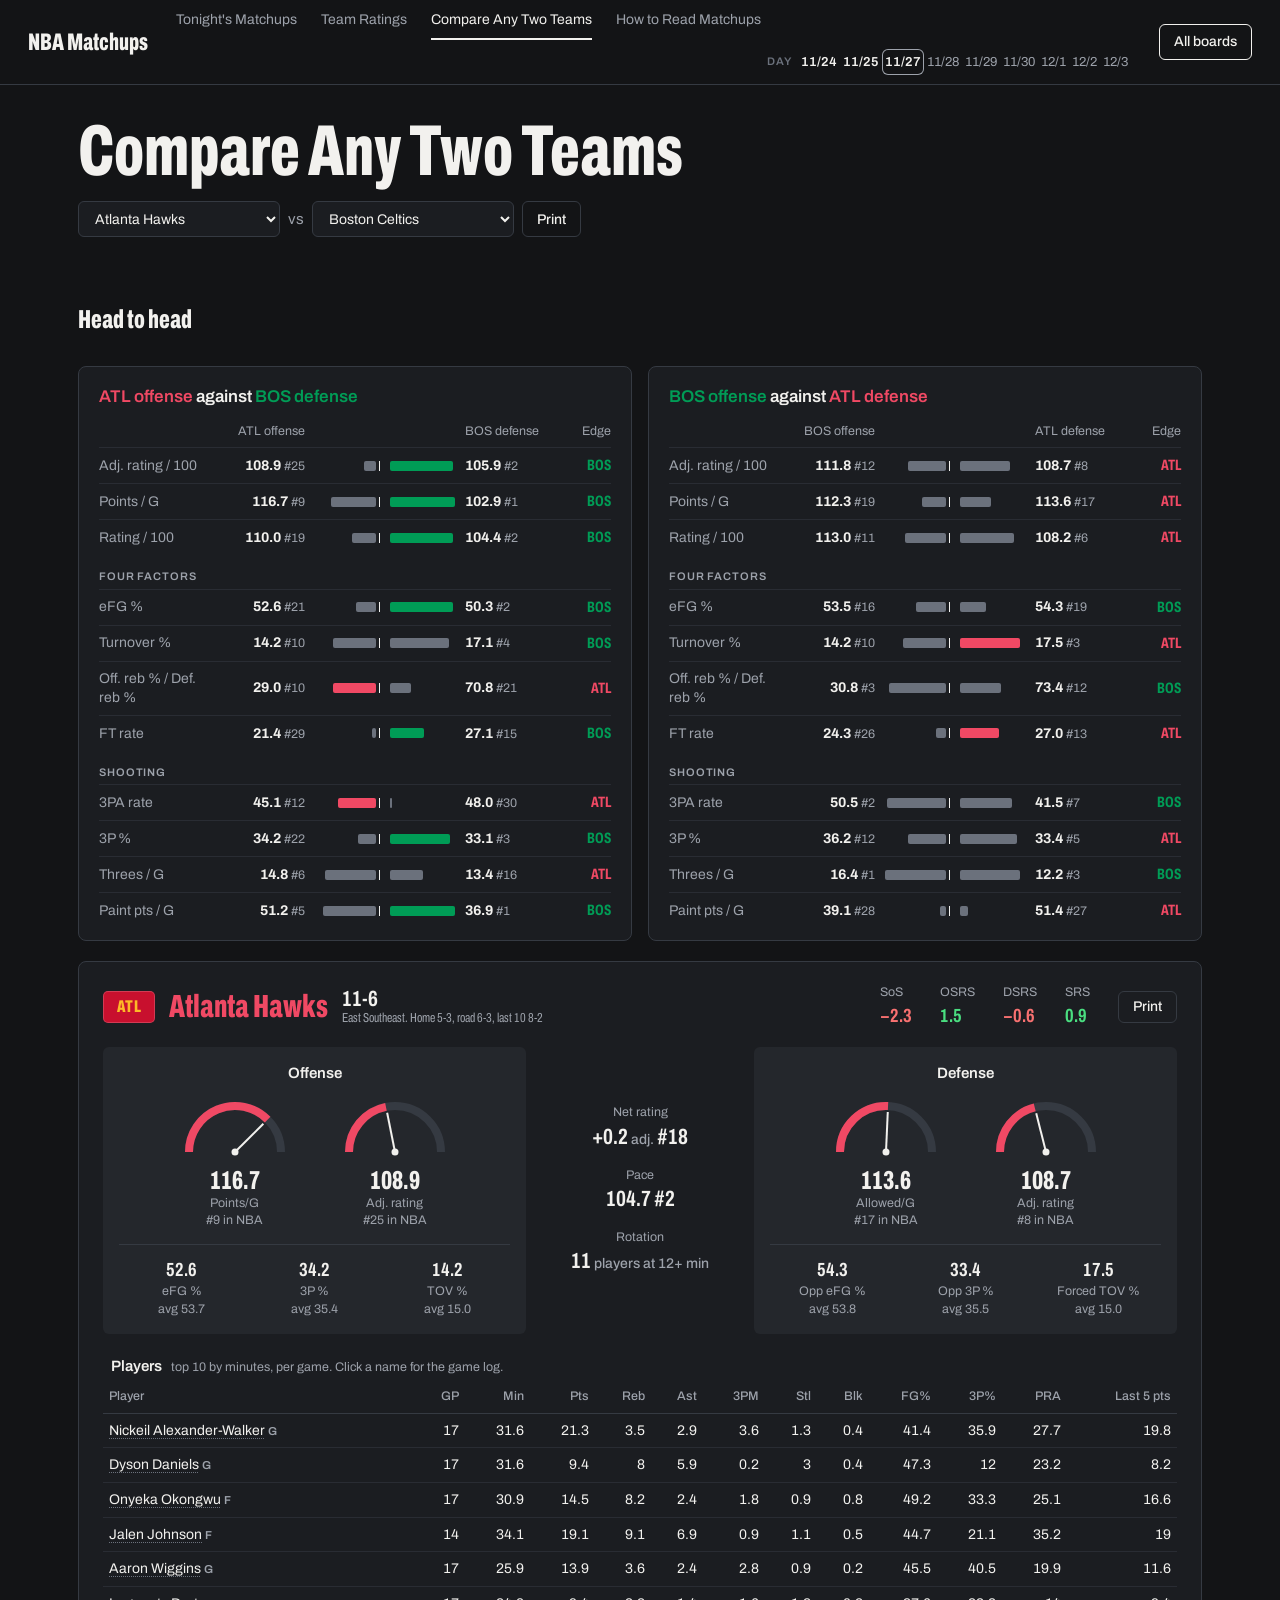
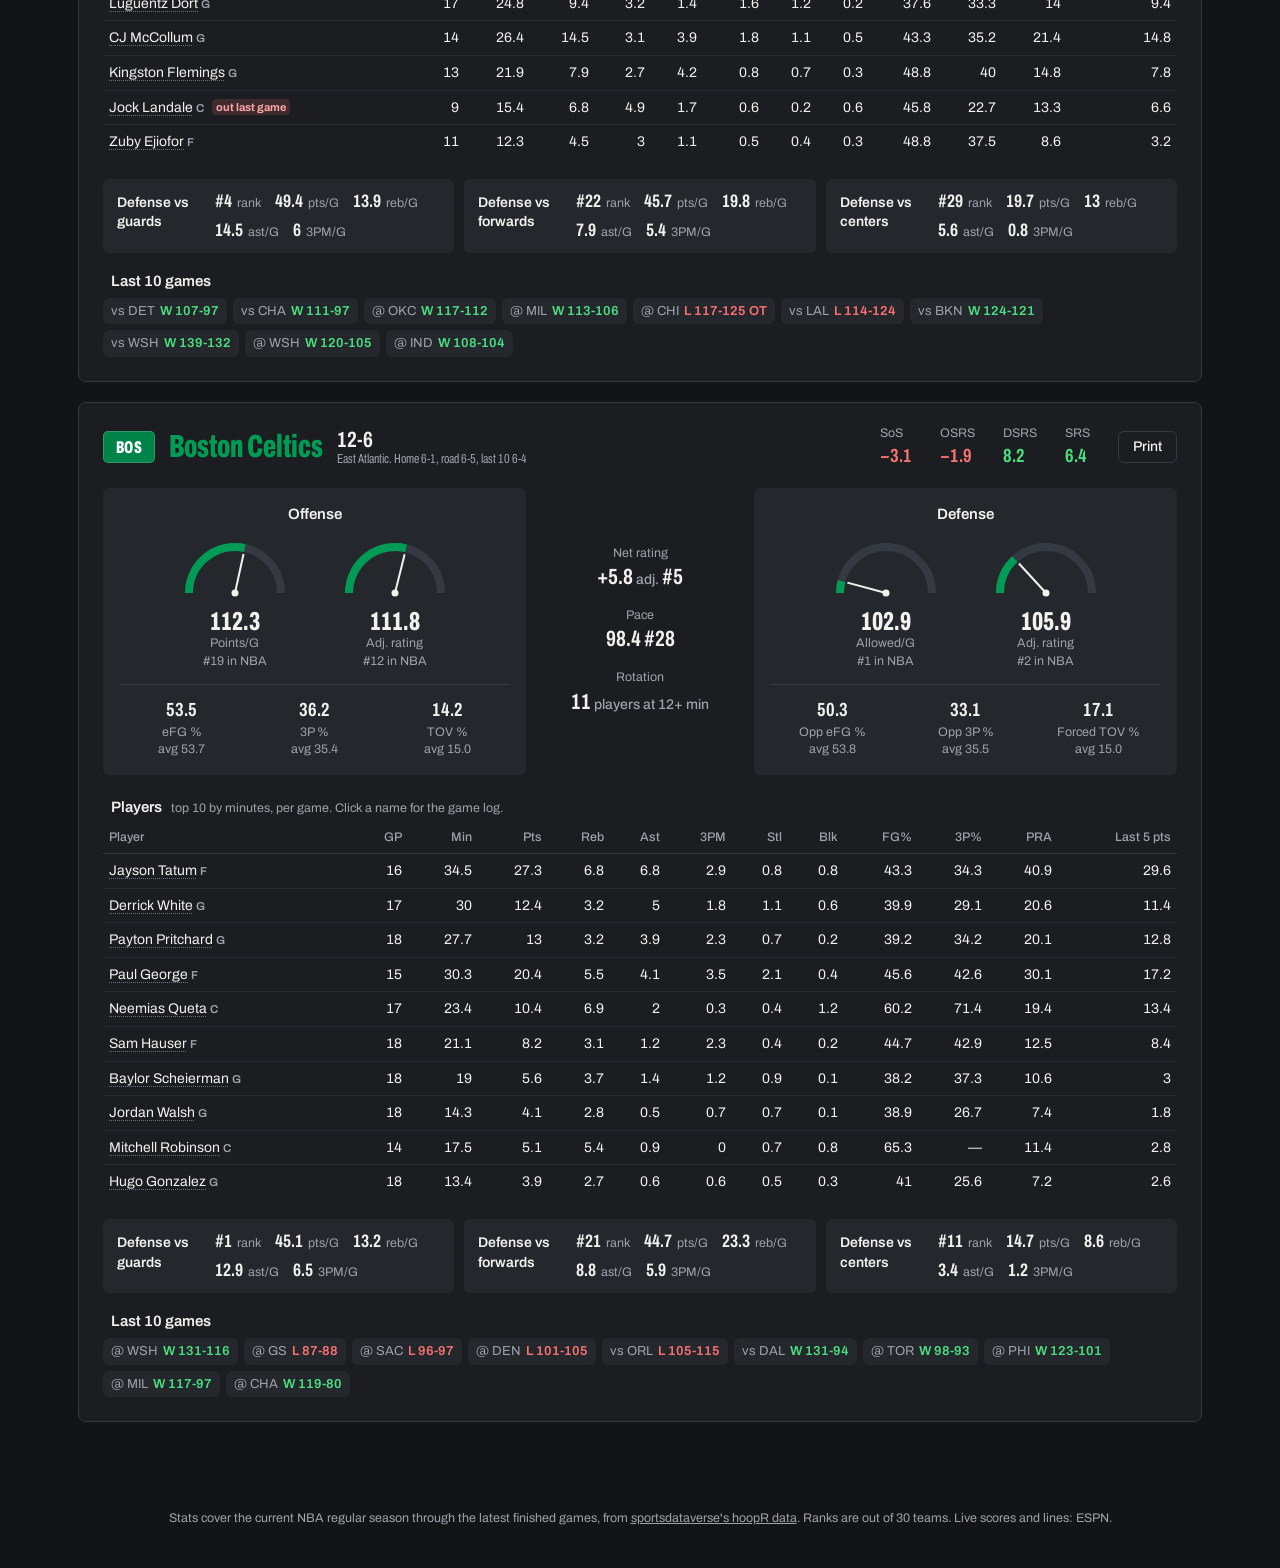
==== commit e5d1a9c1: "Load the site bar on every page Co-Authored-By: Claude Fable 5.2 <noreply@anthropic.com> Claude-Sess" ====
--- a/compare.html
+++ b/compare.html
@@ -16,6 +16,7 @@
 <link rel="stylesheet" href="nba.css?v=202611172030">
 </head>
 <body data-page="compare">
+<script src="/site-bar.js" data-shell="2"></script>
 <header class="topbar">
   <h1><a href="index.html" class="home-link">NBA Matchups</a></h1>
   <nav class="topnav no-print">
